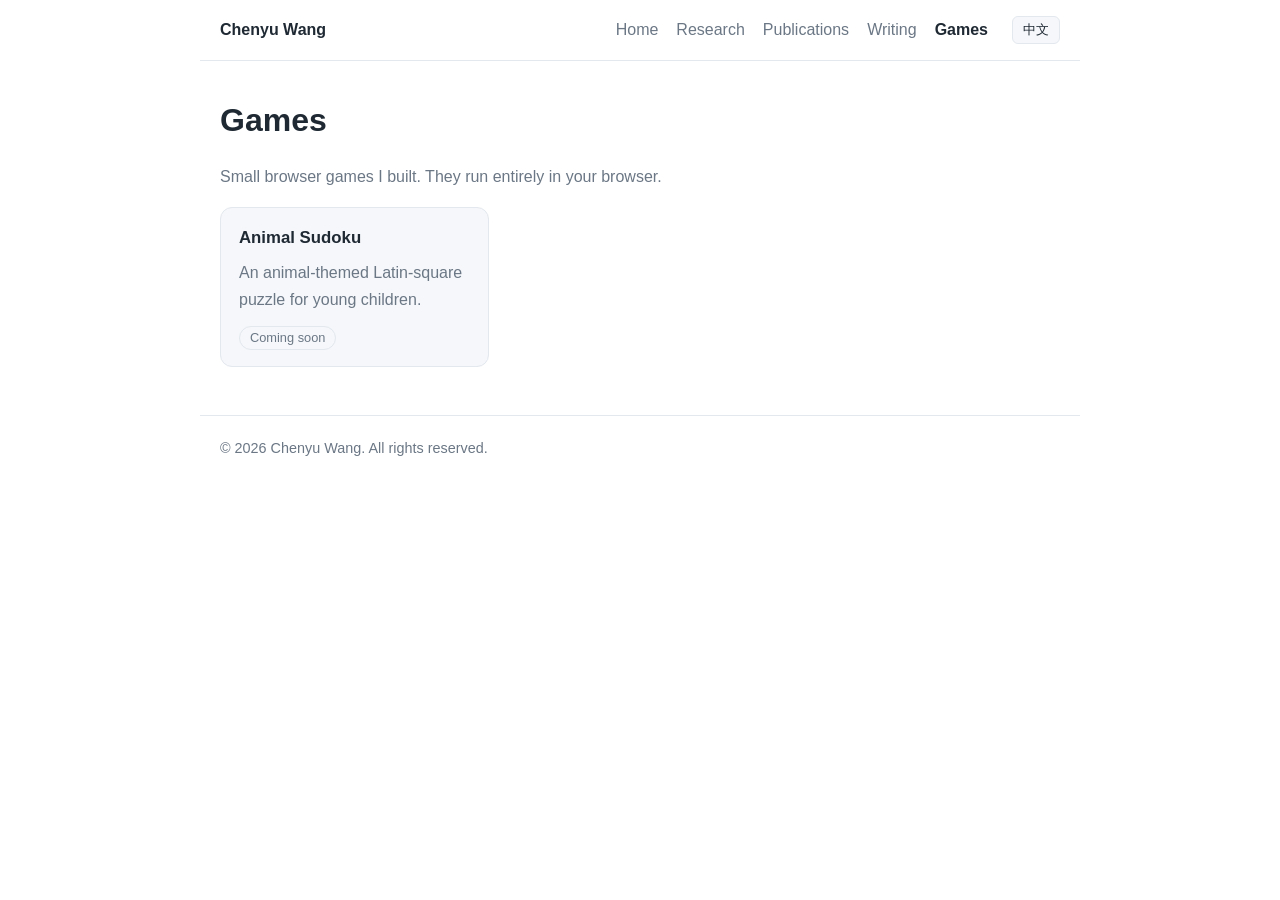
==== games/index.html @ 4fa5a509 "Initial website: bilingual academic homepage" ====
<!DOCTYPE html>
<html lang="en" data-base="../">
<head>
<meta charset="utf-8">
<meta name="viewport" content="width=device-width, initial-scale=1">
<title>Games | Chenyu Wang</title>
<link rel="stylesheet" href="../assets/style.css">
</head>
<body data-page="games/index.html">
<div id="site-header"></div>
<main>
<h1 data-i18n="nav.games"></h1>
<p class="muted" data-i18n="games.note"></p>
<div class="grid">
<article class="card"><h3 data-i18n="g1.t"></h3><p data-i18n="g1.d"></p><span class="tag" data-i18n="games.soon"></span></article>
</div>
</main>
<div id="site-footer"></div>
<script src="../assets/i18n.js"></script>
</body>
</html>
---- assets/style.css ----
:root{--bg:#fff;--fg:#1f2933;--muted:#6b7785;--accent:#2563eb;--card:#f5f7fa;--line:#e3e8ee}
@media(prefers-color-scheme:dark){:root{--bg:#12161c;--fg:#e6eaf0;--muted:#98a4b3;--accent:#6ea8fe;--card:#1b222b;--line:#2a3340}}
*{box-sizing:border-box}
body{margin:0;background:var(--bg);color:var(--fg);font:16px/1.7 -apple-system,BlinkMacSystemFont,"Segoe UI","PingFang SC","Microsoft YaHei",Roboto,sans-serif}
a{color:var(--accent);text-decoration:none}a:hover{text-decoration:underline}
header{display:flex;flex-wrap:wrap;align-items:center;gap:12px 24px;max-width:880px;margin:0 auto;padding:16px 20px;border-bottom:1px solid var(--line)}
.brand{font-weight:700;color:var(--fg);margin-right:auto}
nav{display:flex;flex-wrap:wrap;gap:4px 18px}
nav a{color:var(--muted)}nav a.active{color:var(--fg);font-weight:600}
#lang-toggle{border:1px solid var(--line);background:var(--card);color:var(--fg);border-radius:6px;padding:4px 10px;cursor:pointer}
main{max-width:880px;margin:0 auto;padding:32px 20px 48px}
h1{font-size:2rem;margin:0 0 .4em}h2{font-size:1.25rem;margin-top:2em}
.sub{color:var(--muted);font-size:1.1rem;margin-top:0}
.muted{color:var(--muted)}
.buttons{display:flex;flex-wrap:wrap;gap:10px;margin-top:1.4em}
.btn{background:var(--accent);color:#fff;padding:8px 16px;border-radius:8px}
.btn.ghost{background:transparent;color:var(--accent);border:1px solid var(--accent)}
.btn:hover{text-decoration:none;opacity:.9}
.grid{display:grid;grid-template-columns:repeat(auto-fill,minmax(250px,1fr));gap:16px}
.card{background:var(--card);border:1px solid var(--line);border-radius:12px;padding:16px 18px}
.card h3{margin:0 0 .4em;font-size:1.05rem}.card p{margin:0 0 .6em;color:var(--muted)}
.tag{display:inline-block;font-size:.8rem;border:1px solid var(--line);border-radius:999px;padding:0 10px;color:var(--muted)}
ul.plain{padding-left:1.2em}
.pubs li{margin-bottom:.8em}
footer{max-width:880px;margin:0 auto;padding:20px;border-top:1px solid var(--line);color:var(--muted);font-size:.9rem}
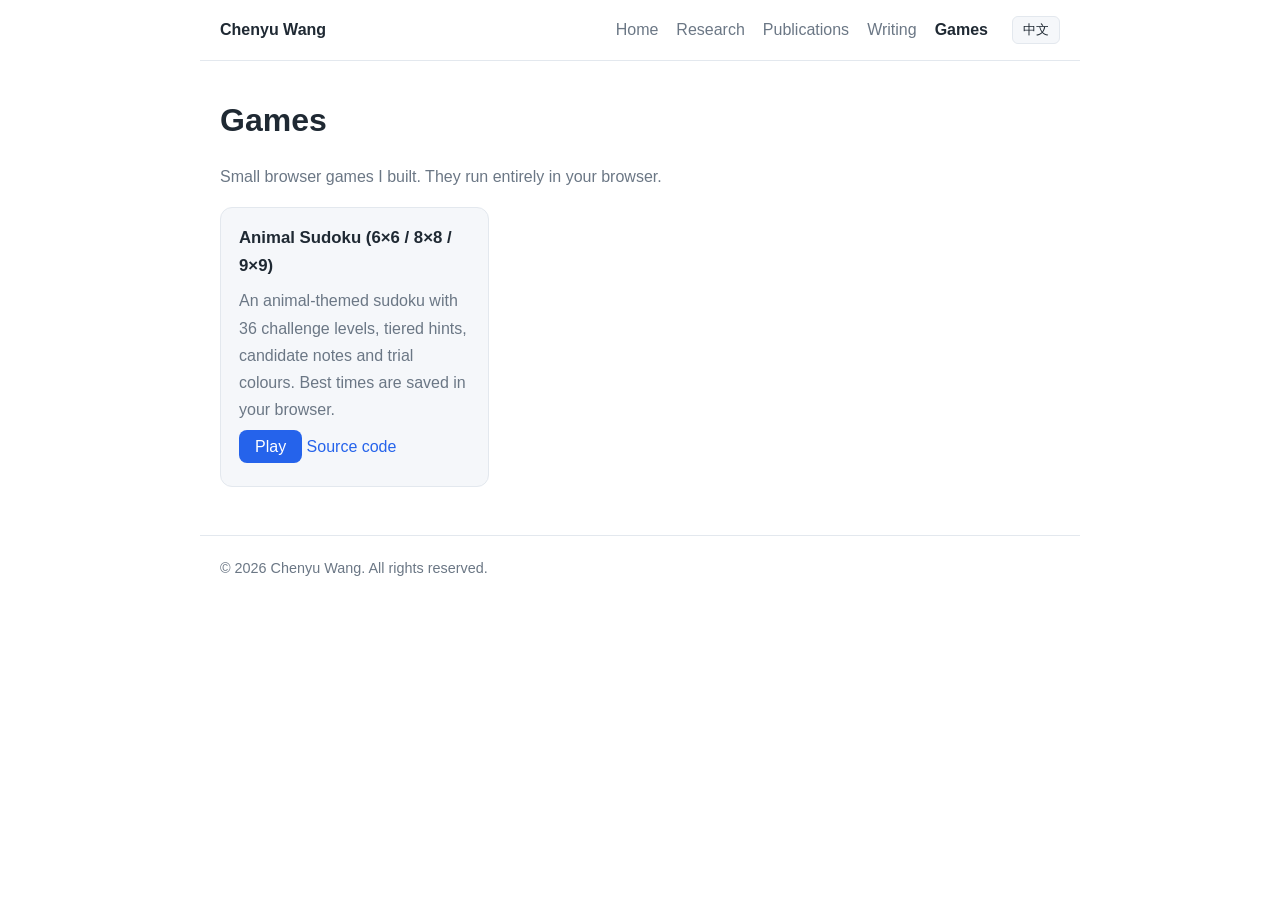
==== commit e8408667: "Games: link Animal Sudoku" ====
--- a/games/index.html
+++ b/games/index.html
@@ -12,7 +12,7 @@
 <h1 data-i18n="nav.games"></h1>
 <p class="muted" data-i18n="games.note"></p>
 <div class="grid">
-<article class="card"><h3 data-i18n="g1.t"></h3><p data-i18n="g1.d"></p><span class="tag" data-i18n="games.soon"></span></article>
+<article class="card"><h3 data-i18n="g1.t"></h3><p data-i18n="g1.d"></p><p><a class="btn" href="https://wcy2017.github.io/animal-sudoku-advanced/" data-i18n="games.play"></a> <a href="https://github.com/wcy2017/animal-sudoku-advanced" data-i18n="games.src"></a></p></article>
 </div>
 </main>
 <div id="site-footer"></div>
